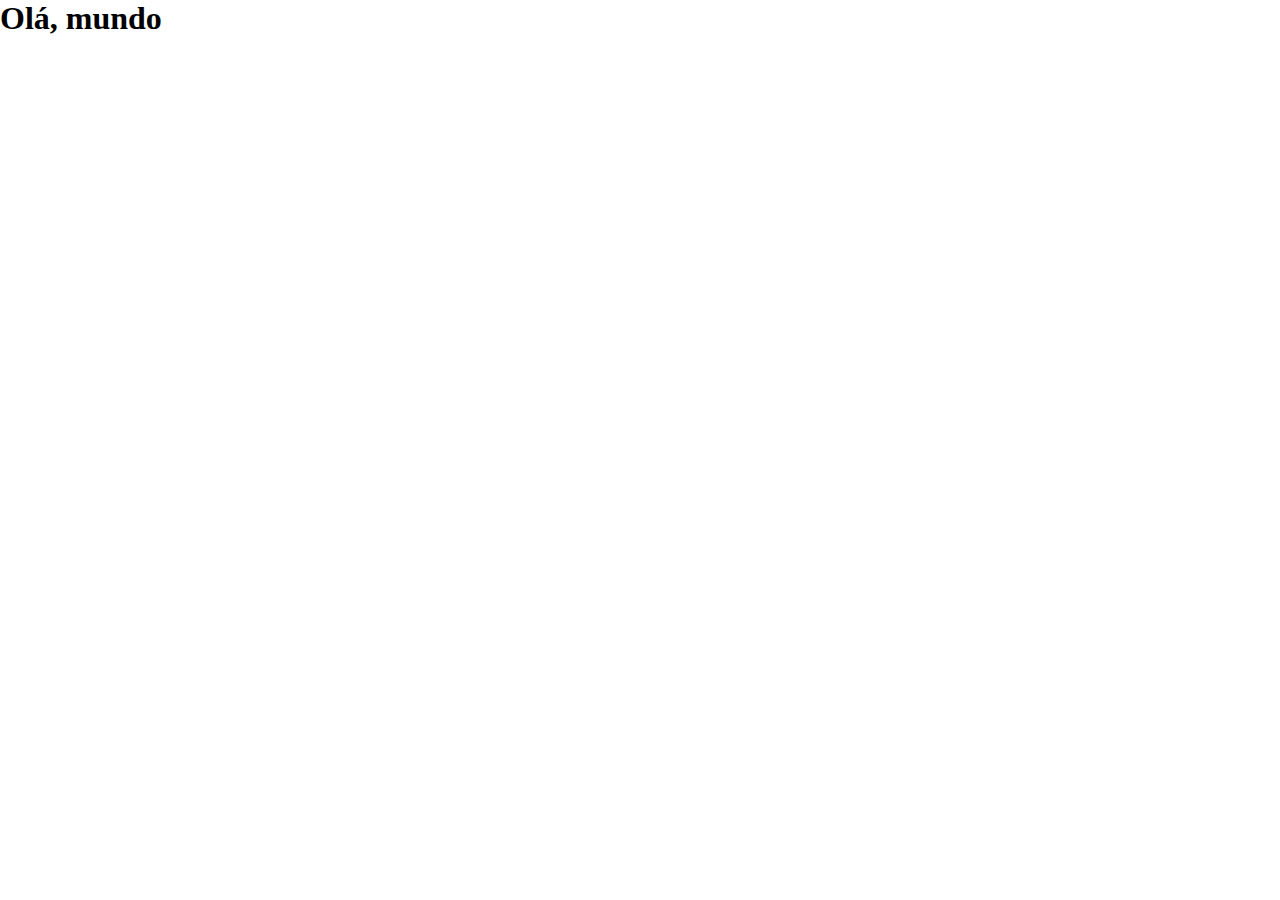
==== index.html @ 4a55a10b "atualizei projeto" ====
<!DOCTYPE html>
<html lang="pt-BR">
<head>
    <meta charset="UTF-8">
    <meta name="viewport" content="width=device-width, initial-scale=1.0">

    <link rel="preconnect" href="https://fonts.googleapis.com" />
    <link rel="preconnect" href="https://fonts.gstatic.com" crossorigin />
    <link href="https://fonts.googleapis.com/css2?family=Sora:wght@300;400;500;600&display=swap" rel="stylesheet" />

    <link rel="stylesheet" href="style.css">
    <title>Let - Corretor de Imovéis</title>
</head>
<body>
    <h1>Olá, mundo</h1>
</body>
</html>
---- style.css ----
* {
  margin: 0;
  padding: 0;
}/*# sourceMappingURL=style.css.map */
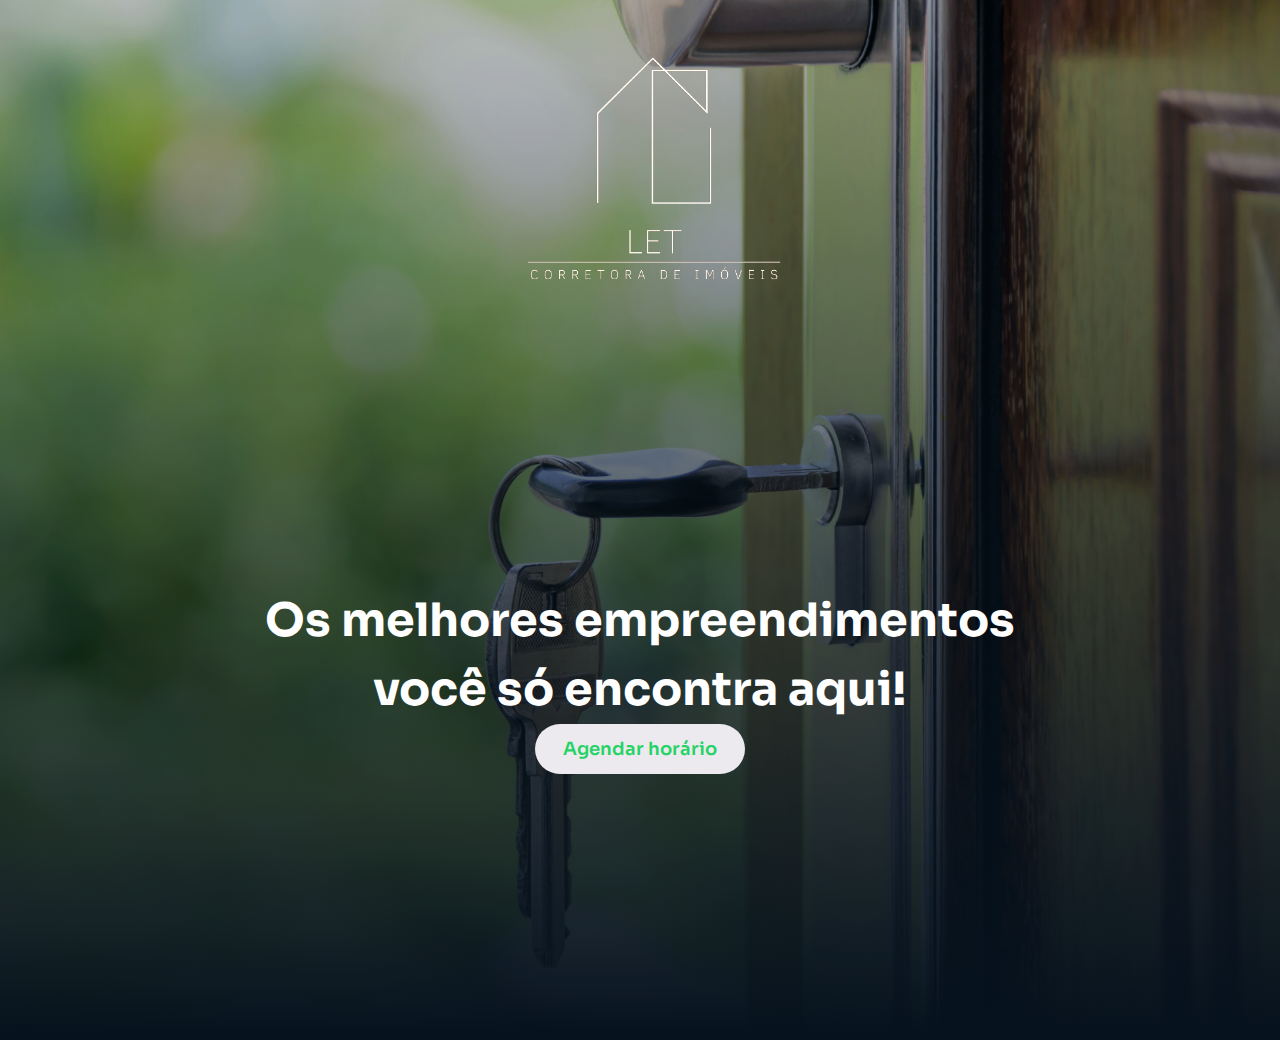
==== commit c6c9cefc: "atualizei projeto" ====
--- a/index.html
+++ b/index.html
@@ -8,10 +8,32 @@
     <link rel="preconnect" href="https://fonts.gstatic.com" crossorigin />
     <link href="https://fonts.googleapis.com/css2?family=Sora:wght@300;400;500;600&display=swap" rel="stylesheet" />
 
+    <link rel="stylesheet" href="https://cdnjs.cloudflare.com/ajax/libs/font-awesome/6.0.0-beta3/css/all.min.css" integrity="sha512-Fo3rlrZj/k7ujTnHg4CGR2D7kSs0v4LLanw2qksYuRlEzO+tcaEPQogQ0KaoGN26/zrn20ImR1DfuLWnOo7aBA==" crossorigin="anonymous" referrerpolicy="no-referrer" />
+
     <link rel="stylesheet" href="style.css">
     <title>Let - Corretor de Imovéis</title>
 </head>
 <body>
-    <h1>Olá, mundo</h1>
+    <div class="bg-home">
+        <header>
+            <nav class="header-content container">
+                <div class="header-icons">
+                    <a href="#"><i class="fa-brands fa-facebook fa-2x"></i></a>
+                    <a href="#"><i class="fa-brands fa-instagram fa-2x"></i></a>
+                    <a href="#"><i class="fa-regular fa-envelope fa-2x"></i></a>
+                </div>
+                <div class="logo"> 
+                    <img src="imagens/Logotipo_corretora_de_imóveis_elegante_tons_terrosos-removebg-preview.png" alt="logo da corretora">
+                </div>
+                <div class="header-button">
+                    <a href="#"><i class="fa-solid fa-bars fa-2x"></i></a>
+                </div>
+            </nav>
+            <main class="hero container"> 
+                <h1>Os melhores empreendimentos <br>você só encontra aqui!</h1>
+                <a href="#" class="button-horario">Agendar horário <span><i class="fa-brands fa-whatsapp"></i></span></a>
+            </main>
+        </header>
+    </div>
 </body>
 </html>--- a/style.css
+++ b/style.css
@@ -1,4 +1,125 @@
 * {
   margin: 0;
   padding: 0;
+  box-sizing: border-box;
+  outline: 0;
+}
+
+body {
+  font-family: "sora", sans-serif;
+  width: 100%;
+  height: 100vh;
+  position: relative;
+  background-color: #06121e;
+}
+
+button {
+  font-family: "sora", sans-serif;
+  cursor: pointer;
+}
+
+svg {
+  width: 100%;
+}
+
+img {
+  width: 100%;
+}
+
+a {
+  cursor: pointer;
+  text-decoration: none;
+}
+
+header {
+  width: 100%;
+}
+
+.bg-home {
+  position: relative;
+}
+
+.bg-home::before {
+  content: "";
+  display: block;
+  position: absolute;
+  background-image: linear-gradient(to bottom, rgba(2, 16, 25, 0.195), #06121e), url("imagens/pexels-wdnet-101808.jpg");
+  left: 0;
+  top: 0;
+  width: 100%;
+  height: 100%;
+  z-index: -1;
+  background-size: cover;
+  background-repeat: no-repeat;
+  background-position: 50% 0;
+  opacity: 0.9;
+}
+
+.container {
+  max-width: 1440px;
+  margin: 0 auto;
+}
+
+.header-content {
+  display: flex;
+  align-items: center;
+  justify-content: space-between;
+}
+
+.logo {
+  width: 300px;
+  height: 300px;
+  display: flex;
+  align-items: center;
+  justify-content: center;
+  margin-top: 20px;
+}
+
+i {
+  color: #0c2135;
+}
+
+.header-icons {
+  display: flex;
+  gap: 14px;
+}
+
+.header-icons a:hover i {
+  animation: translateY 0.8s infinite alternate;
+  color: #b42b2b;
+}
+
+@keyframes translateY {
+  from {
+    transform: translateY(0) scale(1);
+  }
+  to {
+    transform: translateY(-8px) scale(1.1);
+  }
+}
+.hero {
+  color: #fff;
+  min-height: 80vh;
+  display: flex;
+  flex-direction: column;
+  align-items: center;
+  justify-content: center;
+  padding: 14px;
+}
+.hero h1 {
+  text-align: center;
+  line-height: 150%;
+  max-width: 940px;
+  font-size: 46px;
+}
+
+.button-horario {
+  padding: 14px 28px;
+  color: #25d366;
+  background-color: #edeaef;
+  border: 0;
+  border-radius: 50px;
+  font-size: 18px;
+  font-weight: 600;
+  margin: 14 0;
 }/*# sourceMappingURL=style.css.map */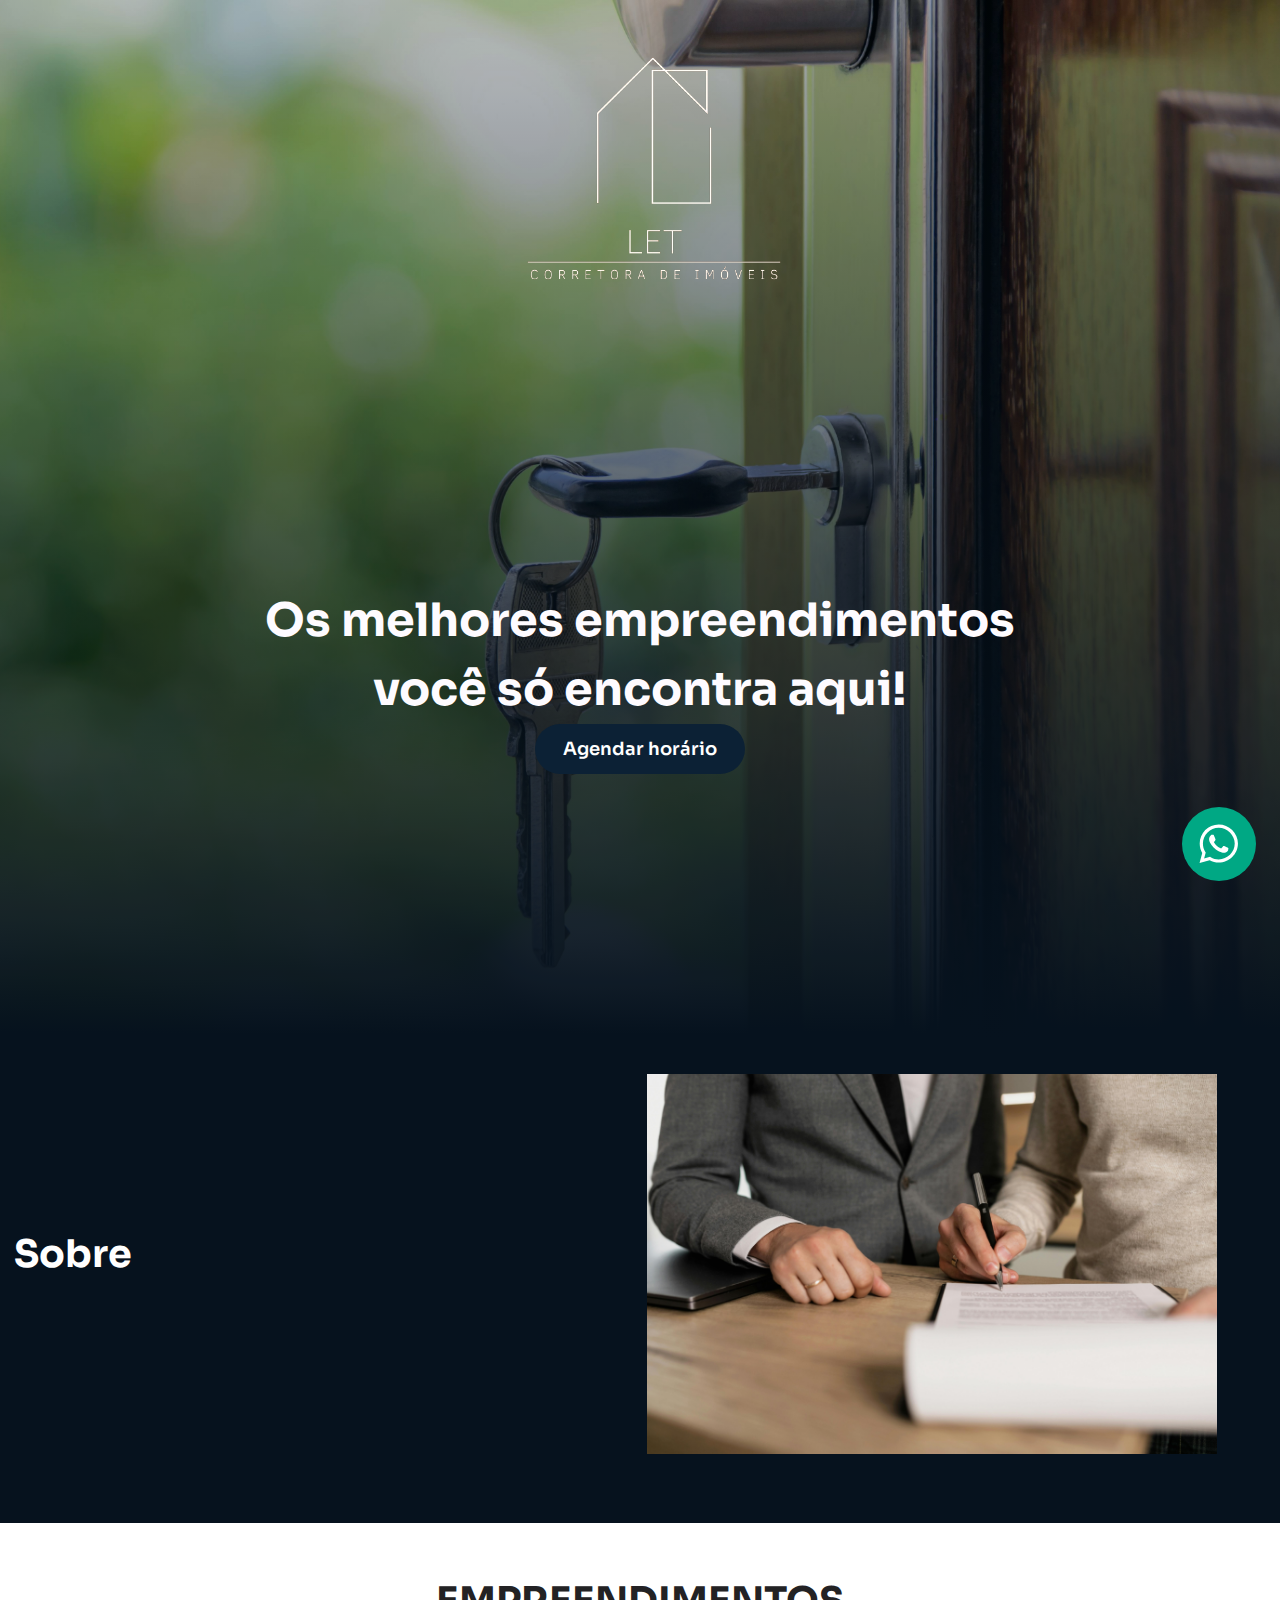
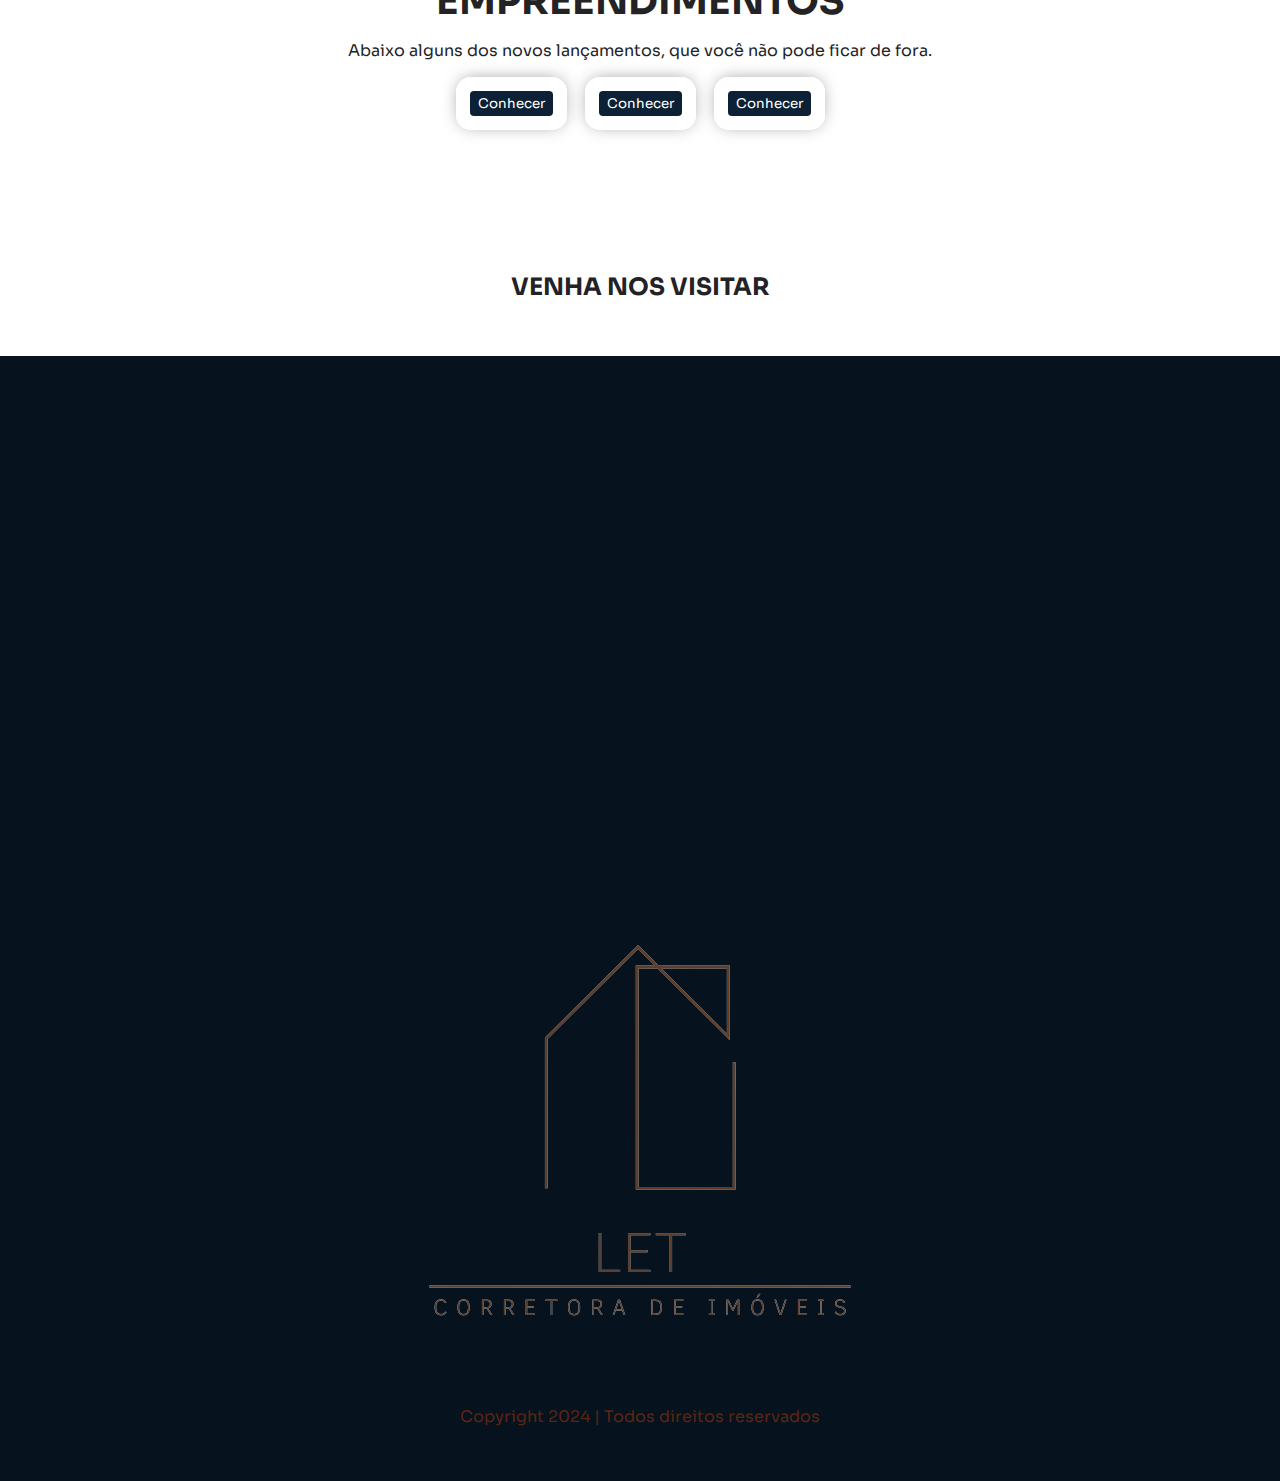
==== commit 31ffc7e4: "atualizei projeto" ====
--- a/index.html
+++ b/index.html
@@ -31,9 +31,79 @@
             </nav>
             <main class="hero container"> 
                 <h1>Os melhores empreendimentos <br>você só encontra aqui!</h1>
-                <a href="#" class="button-horario">Agendar horário <span><i class="fa-brands fa-whatsapp"></i></span></a>
+                <a href="#" class="button-horario">Agendar horário</a>
             </main>
         </header>
+        
     </div>
+    <section class="about">
+        <div class="container about-content">
+            
+            <div class="about-description">
+                <h2>Sobre</h2>
+                <p></p>
+
+            </div>
+            <div>
+                <img src="imagens/pexels-a-darmel-7641842.jpg" alt="">
+            </div>
+        </div>
+
+    </section>
+
+    <section class="services">
+        <div class="services-content container">
+            <h2>Empreendimentos</h2>
+            <p>Abaixo alguns dos novos lançamentos, que você não pode ficar de fora.</p>
+        </div>
+        <section class="projetos">
+            <div class="projeto">
+                <img src="imagens/analog-landscape-city-with-buildings.jpg" alt="">
+                <div class="projeto-info">
+                    <button>Conhecer</button>
+                </div>
+            </div>
+            
+            <div class="projeto">
+                <img src="imagens/analog-landscape-city-with-buildings.jpg" alt="">
+                <div class="projeto-info">
+                    <button>Conhecer</button>
+                </div>
+            </div>
+            
+            <div class="projeto">
+                <img src="imagens/analog-landscape-city-with-buildings.jpg" alt="">
+                <div class="projeto-info">
+                    <button>Conhecer</button>
+                </div>
+            </div>
+           
+
+        </section>
+
+    </section>
+    <div class="services">
+        <h2>Venha nos Visitar</h2>
+
+    </div>
+    <iframe
+    width="100%"
+    src="https://www.google.com/maps/embed?pb=!1m18!1m12!1m3!1d3392.1952580432617!2d-52.319112124583704!3d-31.765159974102836!2m3!1f0!2f0!3f0!3m2!1i1024!2i768!4f13.1!3m3!1m2!1s0x9511b56bcd47e989%3A0xb734c4d179d27955!2sParque%20Una%20Pelotas!5e0!3m2!1spt-BR!2sbr!4v1716381397581!5m2!1spt-BR!2sbr" width="600" height="450" style="border:0;" allowfullscreen="" loading="lazy" referrerpolicy="no-referrer-when-downgrade"></iframe>
+    <footer class="footer">
+        <div class="footer-icons">
+                    <a href="#"><i class="fa-brands fa-facebook fa-2x"></i></a>
+                    <a href="#"><i class="fa-brands fa-instagram fa-2x"></i></a>
+                    <a href="#"><i class="fa-regular fa-envelope fa-2x"></i></a> 
+        </div>
+        <div>
+            <img src="imagens/1-removebg-preview.png" alt="logotipo">
+        </div>
+        <p>Copyright 2024 | Todos direitos reservados</p>
+    </footer>
+    <a href="#"
+    class="btn-whats"
+    target="_blank">
+        <img src="imagens/whatssapp.svg" alt="botao whatssapp">
+    </a>
 </body>
 </html>--- a/style.css
+++ b/style.css
@@ -58,6 +58,7 @@
 .container {
   max-width: 1440px;
   margin: 0 auto;
+  padding: 0 8px;
 }
 
 .header-content {
@@ -76,7 +77,7 @@
 }
 
 i {
-  color: #0c2135;
+  color: #5d2510;
 }
 
 .header-icons {
@@ -98,7 +99,7 @@
   }
 }
 .hero {
-  color: #fff;
+  color: #fefbff;
   min-height: 80vh;
   display: flex;
   flex-direction: column;
@@ -115,11 +116,218 @@
 
 .button-horario {
   padding: 14px 28px;
-  color: #25d366;
-  background-color: #edeaef;
+  color: #fff;
+  background-color: #0c2135;
   border: 0;
   border-radius: 50px;
   font-size: 18px;
   font-weight: 600;
   margin: 14 0;
+}
+
+.button-horario:hover {
+  animation: scaleButton 0.8s alternate infinite;
+}
+
+.projeto-info button {
+  color: #fff;
+  background-color: #0c2135;
+  padding: 4px 8px;
+  border-radius: 4px;
+  border: 0;
+}
+
+@keyframes scaleButton {
+  from {
+    transform: scale(1);
+  }
+  to {
+    transform: scale(1.07);
+  }
+}
+.about {
+  background-color: #06121e;
+  overflow: hidden;
+  color: #fff;
+}
+
+.about-content {
+  display: flex;
+  align-items: center;
+  justify-content: center;
+  gap: 14px;
+  padding: 34px 14px 64px 14px;
+}
+.about-content img {
+  max-width: 570px;
+}
+
+.about div {
+  flex: 1;
+}
+
+.about-description h2 {
+  font-size: 38px;
+  margin-bottom: 24px;
+  line-height: 150%;
+}
+
+.services {
+  background-color: #fff;
+  color: #232224;
+  display: flex;
+  flex-direction: column;
+  align-items: center;
+  justify-content: center;
+  padding: 54px 14px;
+}
+
+.services h2 {
+  text-transform: uppercase;
+}
+
+.services-content h2 {
+  text-transform: uppercase;
+  text-align: center;
+  font-size: 38px;
+  margin-bottom: 14px;
+}
+
+.services-content p {
+  line-height: 150%;
+  margin-bottom: 14px;
+  text-align: center;
+  max-width: 780px;
+}
+
+.projetos {
+  display: flex;
+  justify-content: center;
+  align-items: center;
+  gap: 18px;
+  padding: 0 44px 34px 44px;
+}
+
+.projeto {
+  flex: 1;
+  display: flex;
+  flex-direction: column;
+  background-color: #fff;
+  border-radius: 15px;
+  box-shadow: 0px -1px 17px -4px rgba(0, 0, 0, 0.45);
+  overflow: hidden;
+}
+.projeto img {
+  width: 100%;
+  max-width: 354px;
+  transition: transform 0.2s;
+}
+
+.projeto img:hover {
+  transform: scale(1.2);
+  z-index: 1;
+}
+
+.projeto-info {
+  width: 100%;
+  display: flex;
+  flex-direction: column;
+  padding: 14px;
+  background-color: #fff;
+  z-index: 99;
+}
+
+.footer {
+  display: flex;
+  flex-direction: column;
+  align-items: center;
+  justify-content: center;
+  padding: 54px 0;
+  gap: 18px;
+  color: #5d2510;
+}
+
+.footer-icons {
+  display: flex;
+  gap: 8px;
+}
+
+.btn-whats {
+  position: fixed;
+  bottom: 14px;
+  right: 24px;
+  z-index: 99;
+}
+.btn-whats img {
+  max-width: 74px;
+  transition: transform 0.4s;
+}
+.btn-whats img:hover {
+  transform: scale(1.1);
+}
+
+@media screen and (max-width: 768px) {
+  .header-content {
+    width: 100%;
+    flex-direction: column;
+    align-items: center;
+    justify-content: center;
+  }
+  .header-content i {
+    margin-top: 16px;
+    font-size: 30px;
+  }
+  .logo img {
+    width: 280px;
+    margin-top: 46px;
+  }
+  .header-button {
+    display: none;
+  }
+  .hero {
+    min-height: 60vh;
+  }
+  .hero h1 {
+    font-size: 34px;
+    padding: 0 14px;
+    width: 100%;
+  }
+  .about-content {
+    flex-direction: column;
+  }
+  .about-description {
+    gap: 14px;
+  }
+  .about-description h2 {
+    font-size: 28px;
+  }
+  .about-content img {
+    max-width: 350px;
+    margin-top: 10px;
+  }
+  .projetos {
+    flex-direction: column;
+  }
+  .services-content {
+    align-items: center;
+  }
+  .services-content h2 {
+    max-width: 300px;
+    align-items: center;
+  }
+  .projeto img {
+    max-width: 740px;
+  }
+  .btn-whats img {
+    max-width: 64px;
+  }
+}
+@media screen and (max-width: 480px) {
+  .hero h1 {
+    font-size: 30px;
+    margin-bottom: 25px;
+  }
+  .services-content h2 {
+    font-size: 25px;
+  }
 }/*# sourceMappingURL=style.css.map */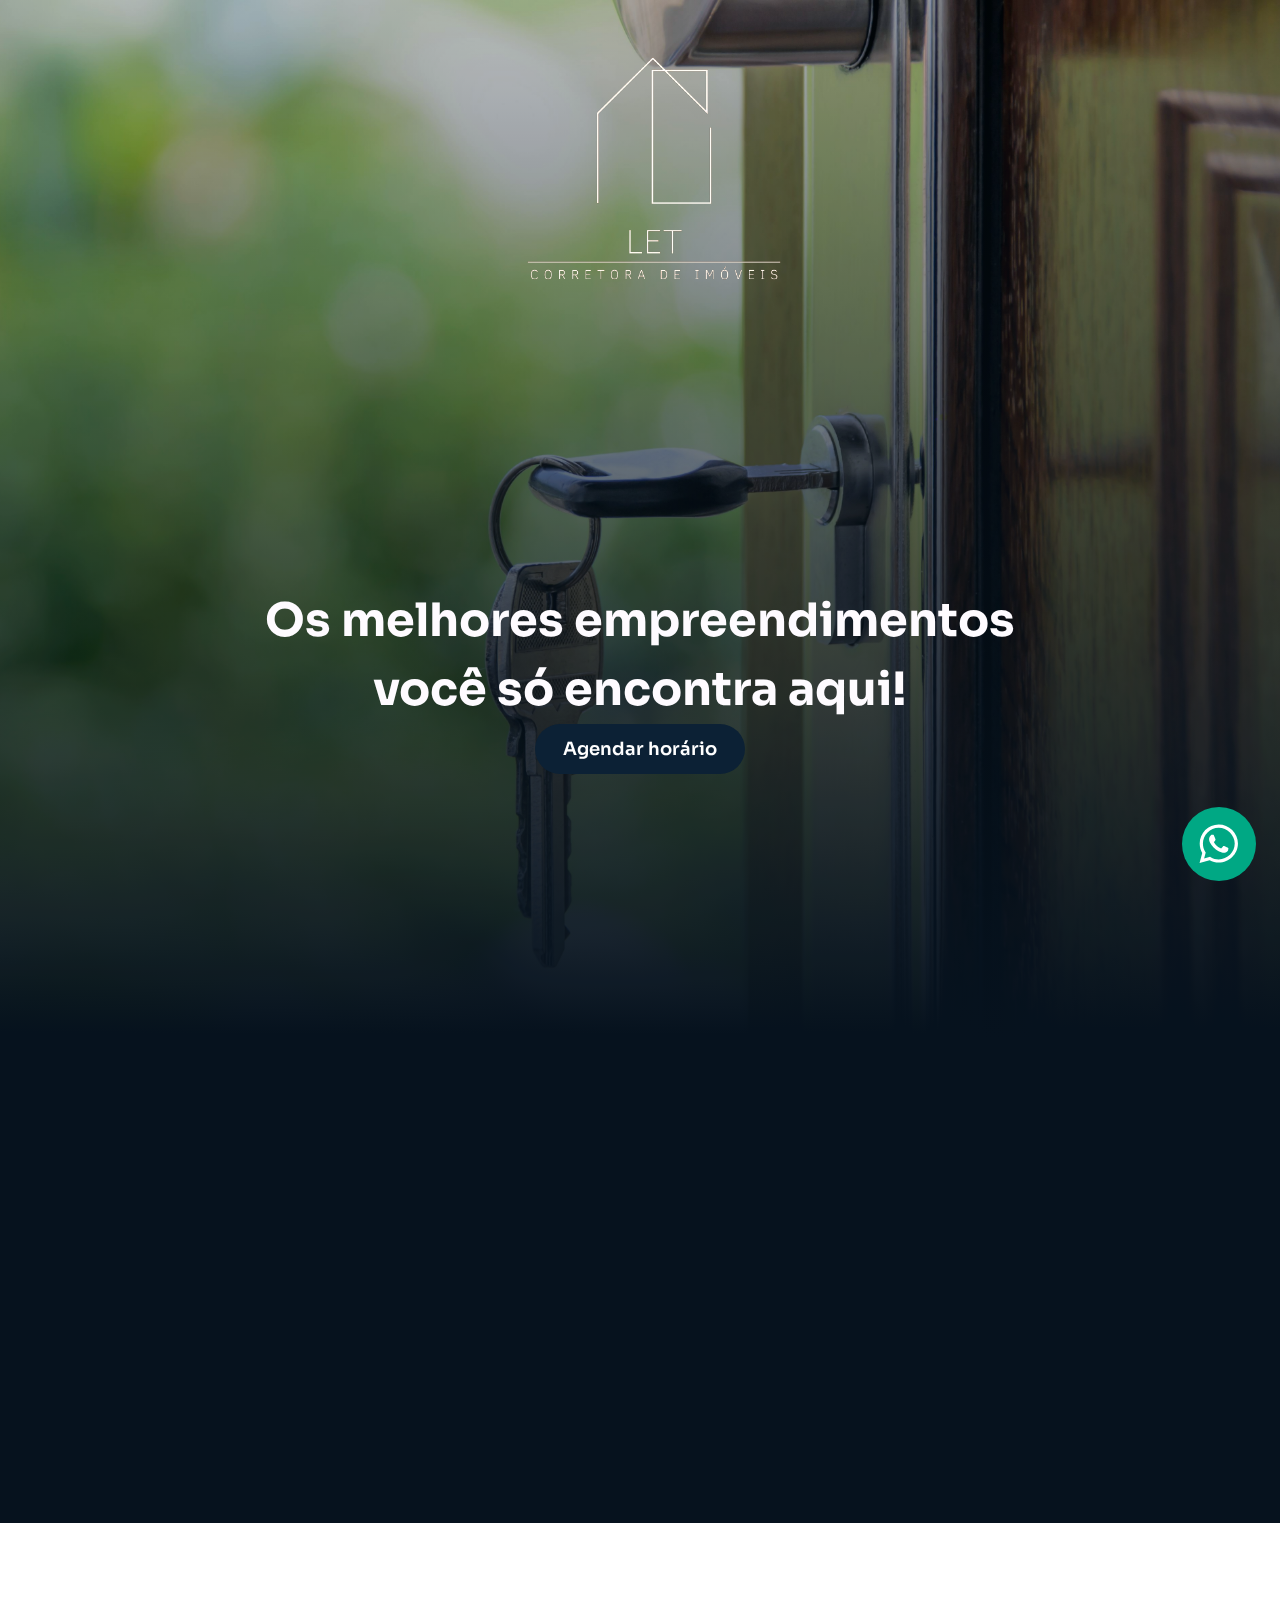
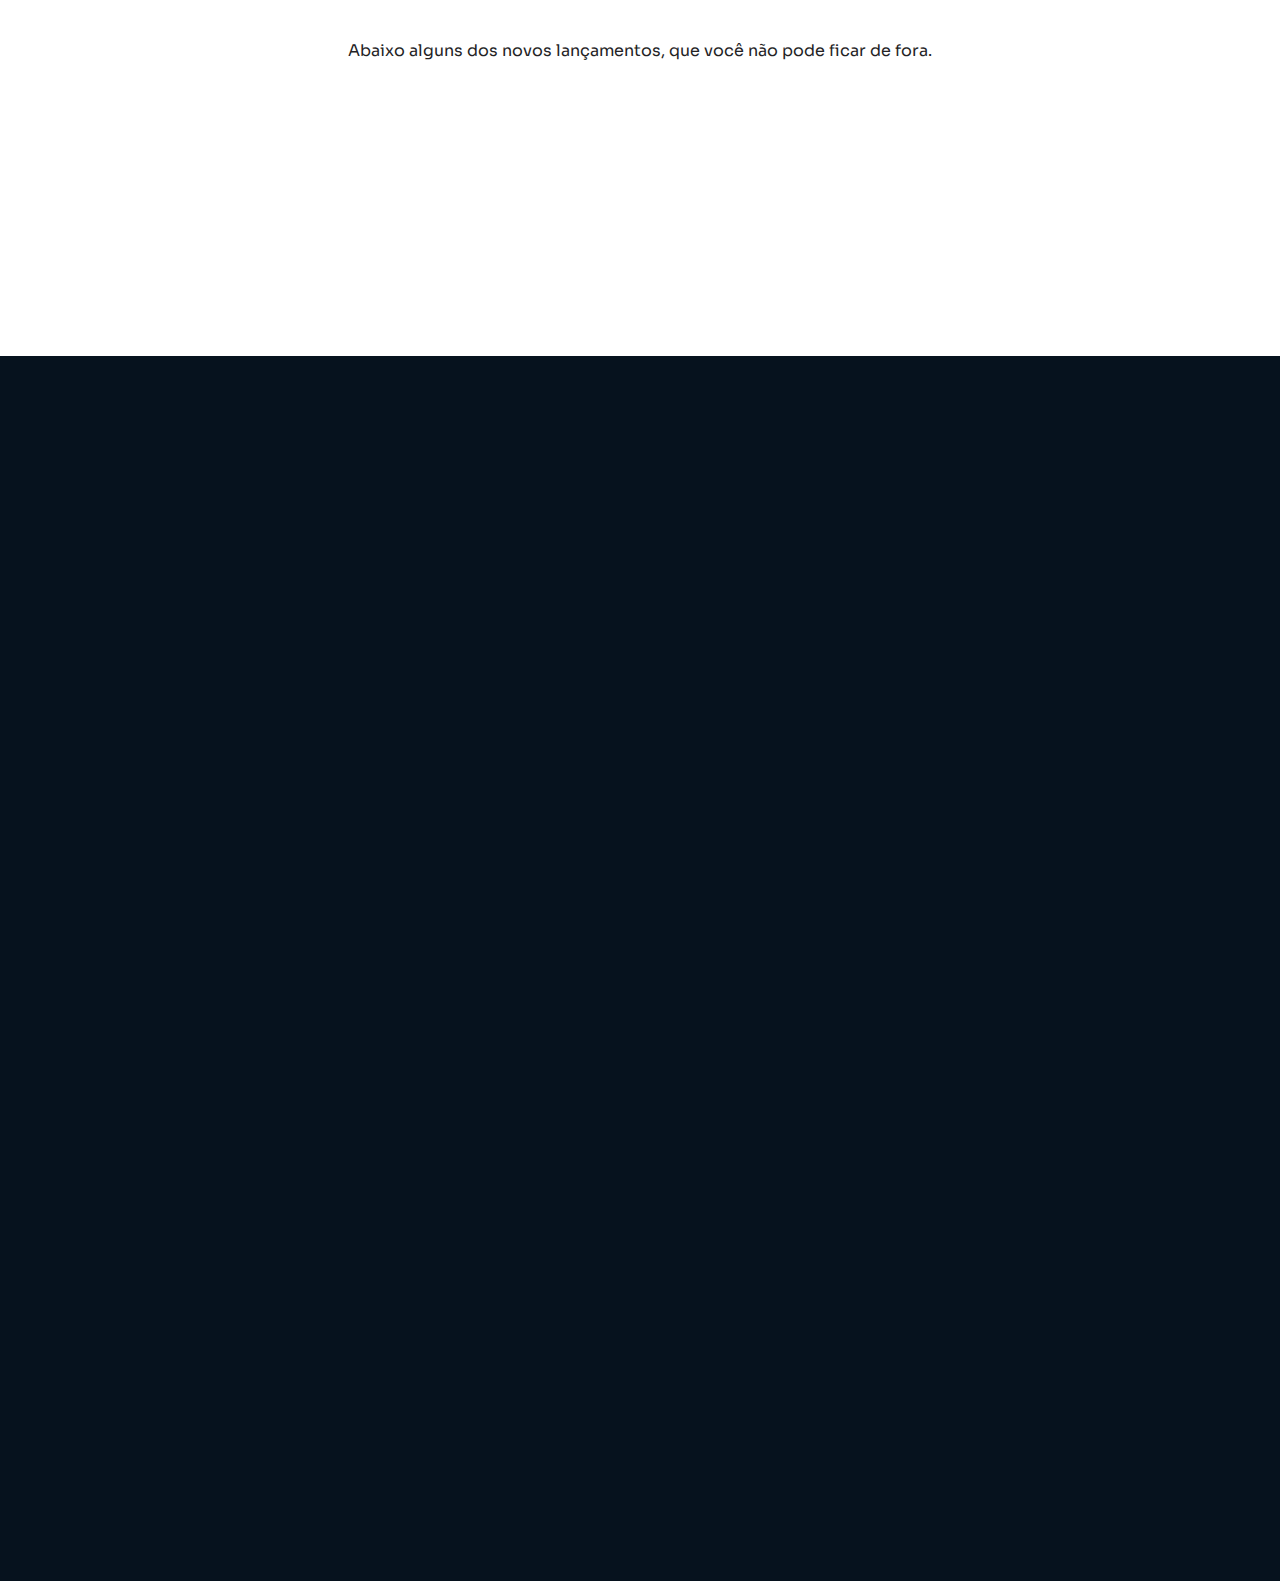
==== commit 4fc9f14b: "atualizei projeto" ====
--- a/index.html
+++ b/index.html
@@ -3,6 +3,7 @@
 <head>
     <meta charset="UTF-8">
     <meta name="viewport" content="width=device-width, initial-scale=1.0">
+    <link href="https://unpkg.com/aos@2.3.1/dist/aos.css" rel="stylesheet"/>
 
     <link rel="preconnect" href="https://fonts.googleapis.com" />
     <link rel="preconnect" href="https://fonts.gstatic.com" crossorigin />
@@ -11,27 +12,28 @@
     <link rel="stylesheet" href="https://cdnjs.cloudflare.com/ajax/libs/font-awesome/6.0.0-beta3/css/all.min.css" integrity="sha512-Fo3rlrZj/k7ujTnHg4CGR2D7kSs0v4LLanw2qksYuRlEzO+tcaEPQogQ0KaoGN26/zrn20ImR1DfuLWnOo7aBA==" crossorigin="anonymous" referrerpolicy="no-referrer" />
 
     <link rel="stylesheet" href="style.css">
+    <script src="https://unpkg.com/aos@2.3.1/dist/aos.js"></script>
     <title>Let - Corretor de Imovéis</title>
 </head>
 <body>
     <div class="bg-home">
         <header>
             <nav class="header-content container">
-                <div class="header-icons">
-                    <a href="#"><i class="fa-brands fa-facebook fa-2x"></i></a>
-                    <a href="#"><i class="fa-brands fa-instagram fa-2x"></i></a>
-                    <a href="#"><i class="fa-regular fa-envelope fa-2x"></i></a>
+                <div class="header-icons" data-aos="fade-right" data-aos-duration="2000">
+                    <a href="https://pt-br.facebook.com/" target="_blank"><i class="fa-brands fa-facebook fa-2x"></i></a>
+                    <a href="https://www.instagram.com/" target="_blank"><i class="fa-brands fa-instagram fa-2x"></i></a>
+                    <a href="www.hotmail.com/" target="_blank"><i class="fa-regular fa-envelope fa-2x"></i></a>
                 </div>
-                <div class="logo"> 
+                <div class="logo" data-aos="zoom-in" data-aos-delay="300" data-aos-duration="3000"> 
                     <img src="imagens/Logotipo_corretora_de_imóveis_elegante_tons_terrosos-removebg-preview.png" alt="logo da corretora">
                 </div>
                 <div class="header-button">
                     <a href="#"><i class="fa-solid fa-bars fa-2x"></i></a>
                 </div>
             </nav>
-            <main class="hero container"> 
+            <main class="hero container" data-aos="zoom-out-down" data-aos-duration="2000"> 
                 <h1>Os melhores empreendimentos <br>você só encontra aqui!</h1>
-                <a href="#" class="button-horario">Agendar horário</a>
+                <a href="https://api.whatsapp.com/send?phone5553981119992&text=quero%20fazer%20um%20agendamento!" target="_blank" class="button-horario">Agendar horário</a>
             </main>
         </header>
         
@@ -39,12 +41,12 @@
     <section class="about">
         <div class="container about-content">
             
-            <div class="about-description">
-                <h2>Sobre</h2>
-                <p></p>
+            <div class="about-description" data-aos="fade-right" data-aos-duration="2000">
+                <h2>Estamos sempre dispostos para fazer o melhor negócio, visando sempre o bom atendimento aos nossos clientes.</h2>
+                
 
             </div>
-            <div>
+            <div data-aos="fade-left" data-aos-duration="3000" >
                 <img src="imagens/pexels-a-darmel-7641842.jpg" alt="">
             </div>
         </div>
@@ -53,25 +55,25 @@
 
     <section class="services">
         <div class="services-content container">
-            <h2>Empreendimentos</h2>
+            <h2 data-aos="zoom-out-left" data-aos-duration="3000">Empreendimentos</h2>
             <p>Abaixo alguns dos novos lançamentos, que você não pode ficar de fora.</p>
         </div>
         <section class="projetos">
-            <div class="projeto">
+            <div class="projeto" data-aos="flip-left" data-aos-duration="1000">
                 <img src="imagens/analog-landscape-city-with-buildings.jpg" alt="">
                 <div class="projeto-info">
                     <button>Conhecer</button>
                 </div>
             </div>
             
-            <div class="projeto">
+            <div class="projeto" data-aos="flip-left" data-aos-duration="2000">
                 <img src="imagens/analog-landscape-city-with-buildings.jpg" alt="">
                 <div class="projeto-info">
                     <button>Conhecer</button>
                 </div>
             </div>
             
-            <div class="projeto">
+            <div class="projeto" data-aos="flip-left" data-aos-duration="3000">
                 <img src="imagens/analog-landscape-city-with-buildings.jpg" alt="">
                 <div class="projeto-info">
                     <button>Conhecer</button>
@@ -83,27 +85,28 @@
 
     </section>
     <div class="services">
-        <h2>Venha nos Visitar</h2>
+        <h2 data-aos="zoom-out-left" data-aos-duration="3000">Venha nos Visitar</h2>
 
     </div>
     <iframe
     width="100%"
     src="https://www.google.com/maps/embed?pb=!1m18!1m12!1m3!1d3392.1952580432617!2d-52.319112124583704!3d-31.765159974102836!2m3!1f0!2f0!3f0!3m2!1i1024!2i768!4f13.1!3m3!1m2!1s0x9511b56bcd47e989%3A0xb734c4d179d27955!2sParque%20Una%20Pelotas!5e0!3m2!1spt-BR!2sbr!4v1716381397581!5m2!1spt-BR!2sbr" width="600" height="450" style="border:0;" allowfullscreen="" loading="lazy" referrerpolicy="no-referrer-when-downgrade"></iframe>
-    <footer class="footer">
+    <footer class="footer" data-aos="fade-up" data-aos-duration="3000">
         <div class="footer-icons">
-                    <a href="#"><i class="fa-brands fa-facebook fa-2x"></i></a>
-                    <a href="#"><i class="fa-brands fa-instagram fa-2x"></i></a>
-                    <a href="#"><i class="fa-regular fa-envelope fa-2x"></i></a> 
+                    <a href="https://pt-br.facebook.com/" target="_blank"><i class="fa-brands fa-facebook fa-2x"></i></a>
+                    <a href="https://www.instagram.com/" target="_blank"><i class="fa-brands fa-instagram fa-2x"></i></a>
+                    <a href="www.hotmail.com/" target="_blank"><i class="fa-regular fa-envelope fa-2x"></i></a> 
         </div>
         <div>
             <img src="imagens/1-removebg-preview.png" alt="logotipo">
         </div>
         <p>Copyright 2024 | Todos direitos reservados</p>
     </footer>
-    <a href="#"
+    <a href="https://api.whatsapp.com/send?phone5553981119992&text=quero%20fazer%20um%20agendamento!"
     class="btn-whats"
     target="_blank">
         <img src="imagens/whatssapp.svg" alt="botao whatssapp">
     </a>
+    <script src="script.js"></script>
 </body>
 </html>--- a/style.css
+++ b/style.css
@@ -167,7 +167,7 @@
 }
 
 .about-description h2 {
-  font-size: 38px;
+  font-size: 28px;
   margin-bottom: 24px;
   line-height: 150%;
 }
